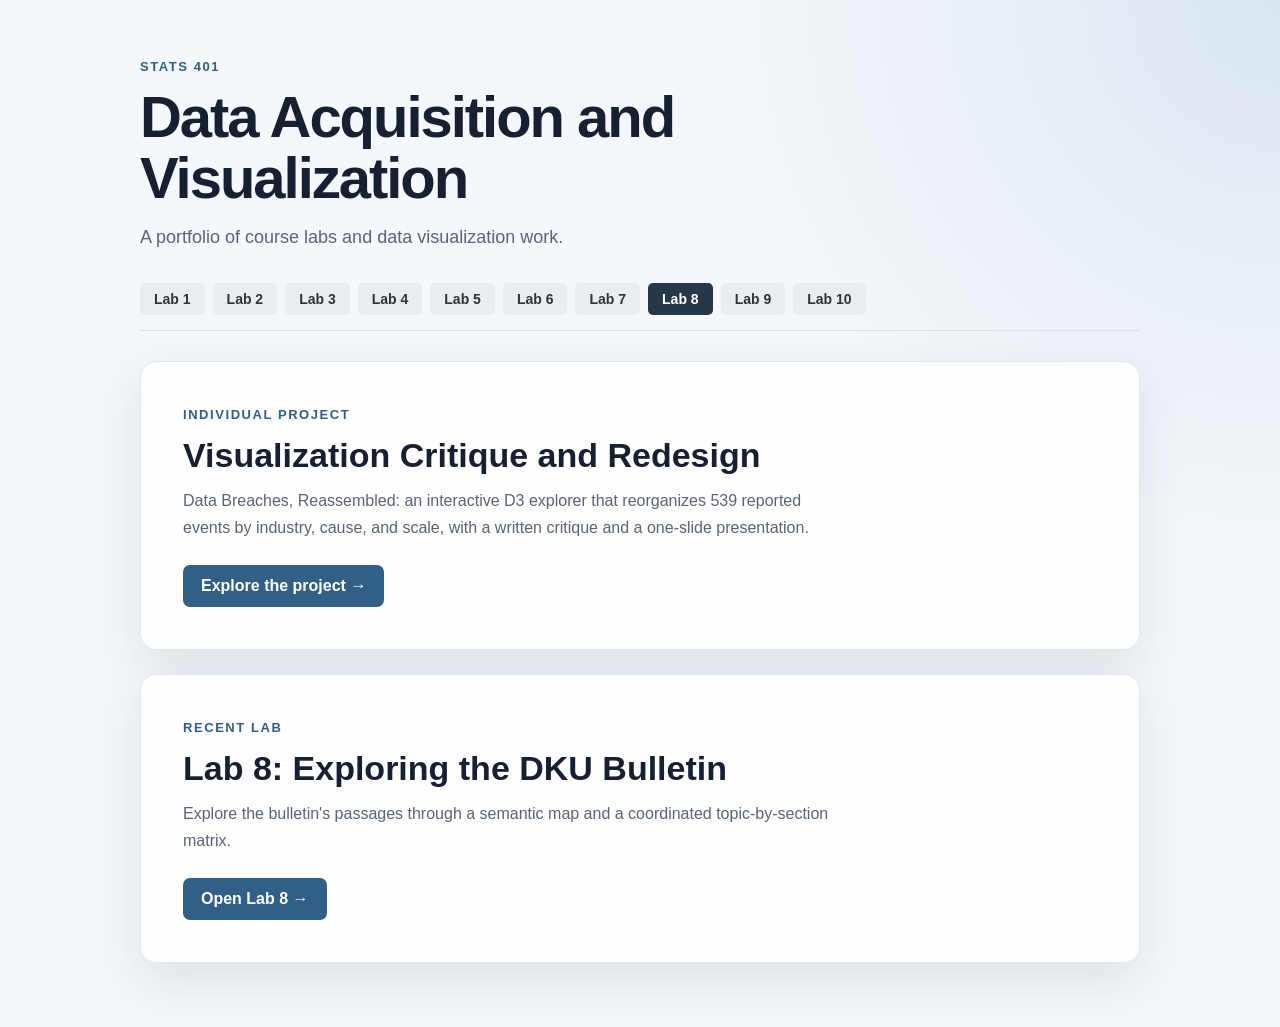
==== index.html @ 8e5f8c0d "Add data breach critique, interactive D3 redesign and presentation" ====
<!DOCTYPE html>
<html lang="en">
<head>
    <meta charset="UTF-8">
    <meta name="viewport" content="width=device-width, initial-scale=1.0">
    <title>STATS 401 Labs</title>
    <link rel="stylesheet" href="css/style.css">
</head>
<body>
    <main class="page-shell">
        <header class="site-header">
            <p class="eyebrow">STATS 401</p>
            <h1>Data Acquisition and Visualization</h1>
            <p class="intro">A portfolio of course labs and data visualization work.</p>
        </header>

        <nav class="lab-nav" aria-label="Course labs">
            <a href="lab1/index.html">Lab 1</a>
            <a href="lab2/index.html">Lab 2</a>
            <a href="lab3/index.html">Lab 3</a>
            <a href="lab4/index.html">Lab 4</a>
            <a href="lab5/index.html">Lab 5</a>
            <a href="lab6/index.html">Lab 6</a>
            <a href="lab7/index.html">Lab 7</a>
            <a class="active" href="lab8/index.html">Lab 8</a>
            <a href="lab9/index.html">Lab 9</a>
            <a href="lab10/index.html">Lab 10</a>
        </nav>

        <section class="home-card" style="margin-bottom: 24px" aria-labelledby="individual-project-title">
            <p class="card-label">Individual Project</p>
            <h2 id="individual-project-title">Visualization Critique and Redesign</h2>
            <p>Data Breaches, Reassembled: an interactive D3 explorer that reorganizes 539 reported events by industry, cause, and scale, with a written critique and a one-slide presentation.</p>
            <a class="primary-link" href="individual-project/index.html">Explore the project <span aria-hidden="true">→</span></a>
        </section>

        <section class="home-card">
            <p class="card-label">Recent lab</p>
            <h2>Lab 8: Exploring the DKU Bulletin</h2>
            <p>Explore the bulletin's passages through a semantic map and a coordinated topic-by-section matrix.</p>
            <a class="primary-link" href="lab8/index.html">Open Lab 8 <span aria-hidden="true">→</span></a>
        </section>
    </main>
</body>
</html>
---- css/style.css ----
:root {
    color: #172033;
    background: #f4f7fb;
    font-family: Arial, Helvetica, sans-serif;
    font-synthesis: none;
}

* {
    box-sizing: border-box;
}

body {
    min-width: 320px;
    margin: 0;
    background:
        radial-gradient(circle at top right, rgba(70, 130, 180, 0.14), transparent 34rem),
        #f4f7fb;
}

.page-shell {
    width: min(100% - 40px, 1000px);
    margin: 0 auto;
    padding: 56px 0 64px;
}

.site-header {
    max-width: 760px;
}

.eyebrow,
.card-label {
    margin: 0 0 10px;
    color: #315f85;
    font-size: 13px;
    font-weight: 700;
    letter-spacing: 0.12em;
    text-transform: uppercase;
}

h1,
h2,
p {
    margin-top: 0;
}

h1 {
    margin-bottom: 14px;
    font-size: clamp(34px, 6vw, 58px);
    line-height: 1.05;
    letter-spacing: -0.035em;
}

h2 {
    margin-bottom: 12px;
    font-size: clamp(24px, 4vw, 34px);
    line-height: 1.2;
}

p {
    line-height: 1.65;
}

.intro {
    color: #586477;
    font-size: 18px;
}

.lab-nav {
    display: flex;
    flex-wrap: wrap;
    gap: 8px;
    margin: 30px 0;
    padding-bottom: 15px;
    border-bottom: 1px solid #d9e0e8;
}

.lab-nav a {
    padding: 8px 14px;
    border-radius: 5px;
    color: #333;
    background: #e9edf2;
    font-size: 14px;
    font-weight: 700;
    text-decoration: none;
    transition: background-color 160ms ease, color 160ms ease, transform 160ms ease;
}

.lab-nav a:hover,
.lab-nav a:focus-visible,
.lab-nav a.active {
    color: white;
    background: #24384a;
}

.lab-nav a:hover {
    transform: translateY(-1px);
}

.lab-nav a:focus-visible,
.primary-link:focus-visible,
.back-link:focus-visible {
    outline: 3px solid rgba(49, 95, 133, 0.35);
    outline-offset: 3px;
}

.home-card,
.chart-card,
.placeholder-card {
    padding: clamp(24px, 5vw, 42px);
    border: 1px solid #e1e6ec;
    border-radius: 16px;
    background: rgba(255, 255, 255, 0.94);
    box-shadow: 0 18px 48px rgba(32, 50, 71, 0.1);
}

.home-card p:not(.card-label),
.placeholder-card p {
    max-width: 650px;
    color: #586477;
}

.primary-link {
    display: inline-block;
    margin-top: 8px;
    padding: 12px 18px;
    border-radius: 7px;
    color: #fff;
    background: #315f85;
    font-weight: 700;
    text-decoration: none;
}

.primary-link:hover {
    background: #244b6d;
}

.lab-heading {
    margin-bottom: 8px;
}

.lab-description {
    max-width: 680px;
    margin-bottom: 0;
    color: #586477;
}

#chart {
    width: 100%;
    min-height: 430px;
    margin-top: 28px;
    overflow-x: auto;
}

#chart svg {
    display: block;
    width: 100%;
    min-width: 680px;
    height: auto;
}

.chart-baseline {
    stroke: #aeb8c4;
    stroke-width: 1;
}

.bar {
    fill: steelblue;
}

.bar:hover {
    fill: #315f85;
}

.score-label {
    fill: #24384a;
    font-size: 14px;
    font-weight: 700;
    text-anchor: middle;
}

.name-label {
    fill: #586477;
    font-size: 13px;
    text-anchor: middle;
}

.error-message {
    padding: 16px;
    border-left: 4px solid #a43737;
    color: #7d2929;
    background: #fff0f0;
}

.back-link {
    display: inline-block;
    margin-top: 24px;
    color: #315f85;
    font-weight: 700;
    text-decoration: none;
}

.back-link:hover {
    text-decoration: underline;
}

.lab2-page {
    width: min(100% - 40px, 1180px);
}

.visualization-card,
.design-card {
    margin-top: 28px;
    padding: clamp(22px, 4vw, 38px);
    border: 1px solid #e1e6ec;
    border-radius: 18px;
    background: rgba(255, 255, 255, 0.96);
    box-shadow: 0 18px 48px rgba(32, 50, 71, 0.1);
}

.visualization-heading {
    display: grid;
    grid-template-columns: minmax(260px, 1fr) minmax(280px, 0.8fr);
    gap: 36px;
    align-items: end;
}

.visualization-heading h2 {
    margin-bottom: 0;
}

.visualization-heading > p {
    margin-bottom: 2px;
    color: #647083;
    font-size: 15px;
}

.chart-frame {
    width: 100%;
    margin-top: 28px;
    overflow-x: auto;
    border: 1px solid #e7ebf0;
    border-radius: 14px;
    background: #f9fbfd;
}

.chart-frame svg {
    display: block;
    width: 100%;
    min-width: 760px;
    height: auto;
}

.region-panel {
    fill: #ffffff;
    stroke: #dfe5ec;
    stroke-width: 1.5;
}

.region-label {
    font-size: 17px;
    font-weight: 700;
    letter-spacing: 0.08em;
    text-transform: uppercase;
}

.city-bubble,
.city-point {
    cursor: pointer;
    outline: none;
}

.bubble-shadow {
    fill: rgba(35, 54, 74, 0.12);
}

.bubble-mark {
    transition: filter 160ms ease, opacity 160ms ease;
}

.city-bubble:hover .bubble-mark,
.city-bubble:focus .bubble-mark {
    filter: brightness(1.06) saturate(1.15);
}

.bubble-city-name,
.bubble-population {
    fill: #172033;
    text-anchor: middle;
    pointer-events: none;
}

.bubble-city-name {
    font-size: 12px;
    font-weight: 700;
}

.bubble-population {
    fill: #3e4c5d;
    font-size: 10px;
}

.legend-title {
    fill: #273649;
    font-size: 13px;
    font-weight: 700;
}

.legend-value {
    fill: #5b6878;
    font-size: 12px;
}

.grid-lines line {
    stroke: #dfe5ec;
    stroke-dasharray: 3 5;
}

.grid-lines path {
    display: none;
}

.chart-axis path,
.chart-axis line {
    stroke: #9eabb9;
}

.chart-axis text {
    fill: #536173;
    font-size: 12px;
}

.axis-title {
    fill: #273649;
    font-size: 14px;
    font-weight: 700;
    text-anchor: middle;
}

.city-point circle {
    stroke: #ffffff;
    stroke-width: 2;
    opacity: 0.88;
    transition: opacity 160ms ease, stroke-width 160ms ease;
}

.city-point:hover circle,
.city-point:focus circle {
    opacity: 1;
    stroke: #172033;
    stroke-width: 3;
}

.point-label {
    fill: #3d4a5a;
    font-size: 11px;
    font-weight: 700;
    pointer-events: none;
}

.design-card p:last-child {
    max-width: 880px;
    margin-bottom: 0;
    color: #4e5c6e;
    font-size: 16px;
}

.dataset-summary {
    display: grid;
    grid-template-columns: repeat(3, 1fr);
    gap: 12px;
    margin-top: 28px;
}

.dataset-summary div {
    display: grid;
    gap: 5px;
    padding: 18px;
    border: 1px solid #e1e6ec;
    border-radius: 12px;
    background: #f9fbfd;
}

.dataset-summary strong {
    color: #24384a;
    font-size: 26px;
}

.dataset-summary span,
.table-controls label,
.table-status,
.table-pagination {
    color: #586477;
    font-size: 13px;
}

.table-controls {
    display: grid;
    grid-template-columns: auto minmax(220px, 1fr) auto 170px;
    gap: 10px;
    align-items: center;
    margin-top: 26px;
}

.table-controls label {
    font-weight: 700;
}

.table-controls input,
.table-controls select {
    min-width: 0;
    padding: 10px 12px;
    border: 1px solid #cbd4de;
    border-radius: 7px;
    color: #172033;
    background: #fff;
    font: inherit;
}

.table-controls input:focus,
.table-controls select:focus {
    outline: 3px solid rgba(49, 95, 133, 0.2);
    border-color: #315f85;
}

.table-status {
    margin: 18px 0 0;
}

.table-frame {
    max-height: 680px;
    overflow: auto;
}

#lpl-table {
    width: 100%;
    border-collapse: collapse;
    white-space: nowrap;
    font-size: 13px;
}

#lpl-table th {
    position: sticky;
    top: 0;
    z-index: 2;
    padding: 0;
    background: #24384a;
}

#lpl-table th button {
    width: 100%;
    min-height: 44px;
    padding: 10px 12px;
    border: 0;
    color: #fff;
    background: transparent;
    font: inherit;
    font-weight: 700;
    text-align: left;
    cursor: pointer;
}

#lpl-table th button:hover,
#lpl-table th button:focus-visible {
    background: #315f85;
    outline: none;
}

#lpl-table td {
    padding: 10px 12px;
    border-right: 1px solid #e7ebf0;
    border-bottom: 1px solid #e7ebf0;
}

#lpl-table .numeric-cell {
    font-variant-numeric: tabular-nums;
    text-align: right;
}

#lpl-table tbody tr:nth-child(even) {
    background: #f5f8fb;
}

#lpl-table tbody tr:hover {
    background: #eaf1f7;
}

#lpl-table tr.win-row td:first-child {
    box-shadow: inset 4px 0 #315f85;
}

#lpl-table tr.loss-row td:first-child {
    box-shadow: inset 4px 0 #aeb8c4;
}

.table-pagination {
    display: grid;
    grid-template-columns: 1fr auto 1fr;
    gap: 16px;
    align-items: center;
    margin-top: 16px;
}

.table-pagination button {
    justify-self: start;
    padding: 9px 13px;
    border: 0;
    border-radius: 6px;
    color: #fff;
    background: #315f85;
    font-weight: 700;
    cursor: pointer;
}

.table-pagination button:last-child {
    justify-self: end;
}

.table-pagination button:hover:not(:disabled) {
    background: #244b6d;
}

.table-pagination button:disabled {
    opacity: 0.4;
    cursor: not-allowed;
}

.tooltip {
    position: absolute;
    z-index: 20;
    display: grid;
    gap: 3px;
    min-width: 190px;
    padding: 12px 14px;
    border: 1px solid rgba(23, 32, 51, 0.15);
    border-radius: 9px;
    color: #354255;
    background: rgba(255, 255, 255, 0.98);
    box-shadow: 0 12px 30px rgba(23, 32, 51, 0.18);
    font-size: 13px;
    line-height: 1.45;
    pointer-events: none;
    opacity: 0;
    transform: translateY(5px);
    transition: opacity 120ms ease, transform 120ms ease;
}

.tooltip strong {
    margin-bottom: 3px;
    color: #172033;
    font-size: 15px;
}

.tooltip.visible {
    opacity: 1;
    transform: translateY(0);
}

/* Lab 4: FPL sentiment analysis */
.lab4-page .visualization-card,
.lab4-page .design-card {
    overflow: hidden;
}

.lab4-controls,
.term-controls {
    display: flex;
    flex-wrap: wrap;
    gap: 18px 28px;
    align-items: flex-end;
    justify-content: space-between;
    margin-top: 28px;
}

.lab4-controls > div,
.term-controls {
    align-items: flex-start;
}

.control-label {
    display: block;
    margin-bottom: 8px;
    color: #586477;
    font-size: 13px;
    font-weight: 700;
}

.segmented-control {
    display: inline-flex;
    flex-wrap: wrap;
    gap: 5px;
    padding: 4px;
    border: 1px solid #d8e0e8;
    border-radius: 9px;
    background: #eef3f7;
}

.segmented-control button {
    padding: 8px 13px;
    border: 0;
    border-radius: 6px;
    color: #4f5d6e;
    background: transparent;
    font: inherit;
    font-size: 13px;
    font-weight: 700;
    cursor: pointer;
}

.segmented-control button:hover,
.segmented-control button:focus-visible {
    color: #24384a;
    background: #ffffff;
    outline: none;
}

.segmented-control button:focus-visible {
    box-shadow: 0 0 0 3px rgba(49, 95, 133, 0.22);
}

.segmented-control button.active {
    color: #ffffff;
    background: #24384a;
    box-shadow: 0 2px 8px rgba(36, 56, 74, 0.2);
}

.chart-status {
    margin: 0 0 7px;
    color: #586477;
    font-size: 13px;
    font-weight: 700;
}

.lab4-chart-frame {
    position: relative;
    min-height: 360px;
    background:
        linear-gradient(rgba(255, 255, 255, 0.72), rgba(255, 255, 255, 0.72)),
        #f9fbfd;
}

.sentiment-layer rect {
    cursor: pointer;
    opacity: 0.92;
    outline: none;
    transition: opacity 140ms ease, filter 140ms ease;
}

.sentiment-layer rect.highlighted,
.sentiment-layer rect:focus {
    opacity: 1;
    filter: brightness(1.08) saturate(1.1);
    stroke: #172033;
    stroke-width: 2;
}

.segment-label {
    font-size: 14px;
    font-weight: 700;
    text-anchor: middle;
    pointer-events: none;
}

.engagement-axis text,
.term-axis text {
    fill: #24384a;
    font-size: 14px;
    font-weight: 700;
}

.sentiment-legend {
    display: flex;
    flex-wrap: wrap;
    gap: 14px 24px;
    align-items: center;
    margin-top: 18px;
    color: #536173;
    font-size: 13px;
    font-weight: 700;
}

.sentiment-legend span {
    display: inline-flex;
    gap: 8px;
    align-items: center;
}

.legend-swatch {
    width: 12px;
    height: 12px;
    border-radius: 3px;
}

.legend-swatch.negative {
    background: #a65a5a;
}

.legend-swatch.neutral {
    background: #9aa8b6;
}

.legend-swatch.positive {
    background: #315f85;
}

.chart-note,
.repro-note {
    margin: 12px 0 0;
    color: #687486;
    font-size: 13px;
}

.term-controls {
    justify-content: flex-start;
}

.term-bar {
    opacity: 0.9;
}

.term-value {
    fill: #536173;
    font-size: 12px;
    font-weight: 700;
}

.analysis-card {
    border-left: 5px solid #315f85;
}

.analysis-card p:last-child {
    max-width: 970px;
}

.method-grid {
    display: grid;
    grid-template-columns: repeat(3, 1fr);
    gap: 16px;
}

.method-grid article {
    padding: 19px;
    border: 1px solid #e1e6ec;
    border-radius: 12px;
    background: #f9fbfd;
}

.method-grid h3 {
    margin: 0 0 9px;
    color: #24384a;
    font-size: 16px;
}

.method-grid p {
    margin: 0;
    color: #586477;
    font-size: 14px;
}

.method-grid a,
.design-card a {
    color: #315f85;
}

.repro-note code {
    padding: 2px 5px;
    border-radius: 4px;
    color: #24384a;
    background: #edf2f6;
}

@media (max-width: 600px) {
    .page-shell {
        width: min(100% - 24px, 1000px);
        padding-top: 32px;
    }

    .lab-nav {
        gap: 6px;
    }

    .lab-nav a {
        padding: 8px 11px;
    }

    .lab2-page {
        width: min(100% - 24px, 1180px);
    }

    .visualization-heading {
        grid-template-columns: 1fr;
        gap: 8px;
    }

    .dataset-summary {
        grid-template-columns: 1fr;
    }

    .table-controls {
        grid-template-columns: 1fr;
    }

    .method-grid {
        grid-template-columns: 1fr;
    }

    .lab4-controls {
        align-items: flex-start;
        flex-direction: column;
    }
}
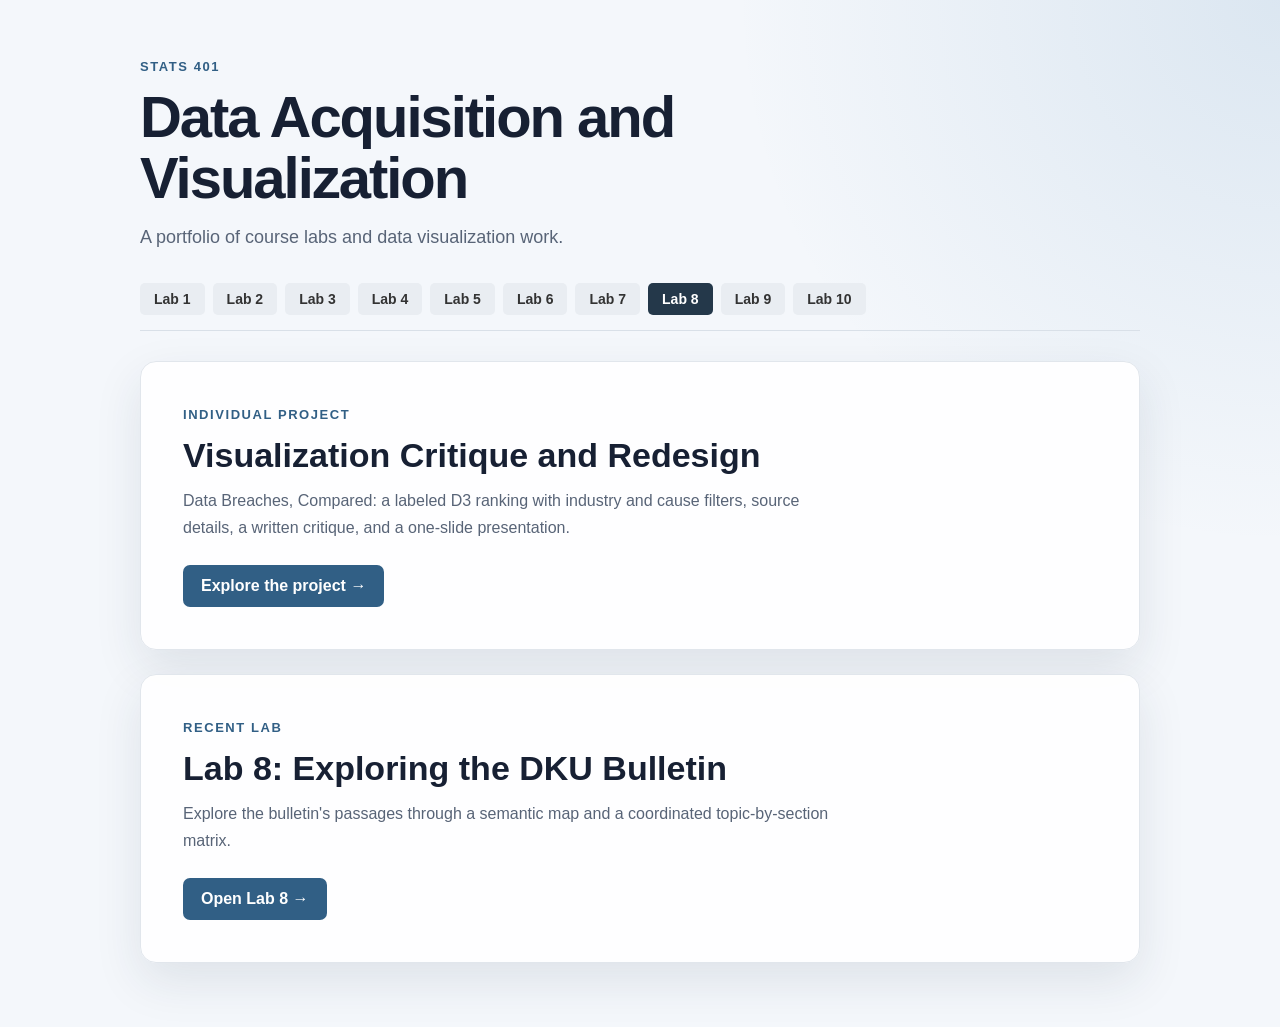
==== commit 14d252e4: "Replace unlabeled breach clusters with clear labeled rankings" ====
--- a/index.html
+++ b/index.html
@@ -30,7 +30,7 @@
         <section class="home-card" style="margin-bottom: 24px" aria-labelledby="individual-project-title">
             <p class="card-label">Individual Project</p>
             <h2 id="individual-project-title">Visualization Critique and Redesign</h2>
-            <p>Data Breaches, Reassembled: an interactive D3 explorer that reorganizes 539 reported events by industry, cause, and scale, with a written critique and a one-slide presentation.</p>
+            <p>Data Breaches, Compared: a labeled D3 ranking with industry and cause filters, source details, a written critique, and a one-slide presentation.</p>
             <a class="primary-link" href="individual-project/index.html">Explore the project <span aria-hidden="true">→</span></a>
         </section>
 
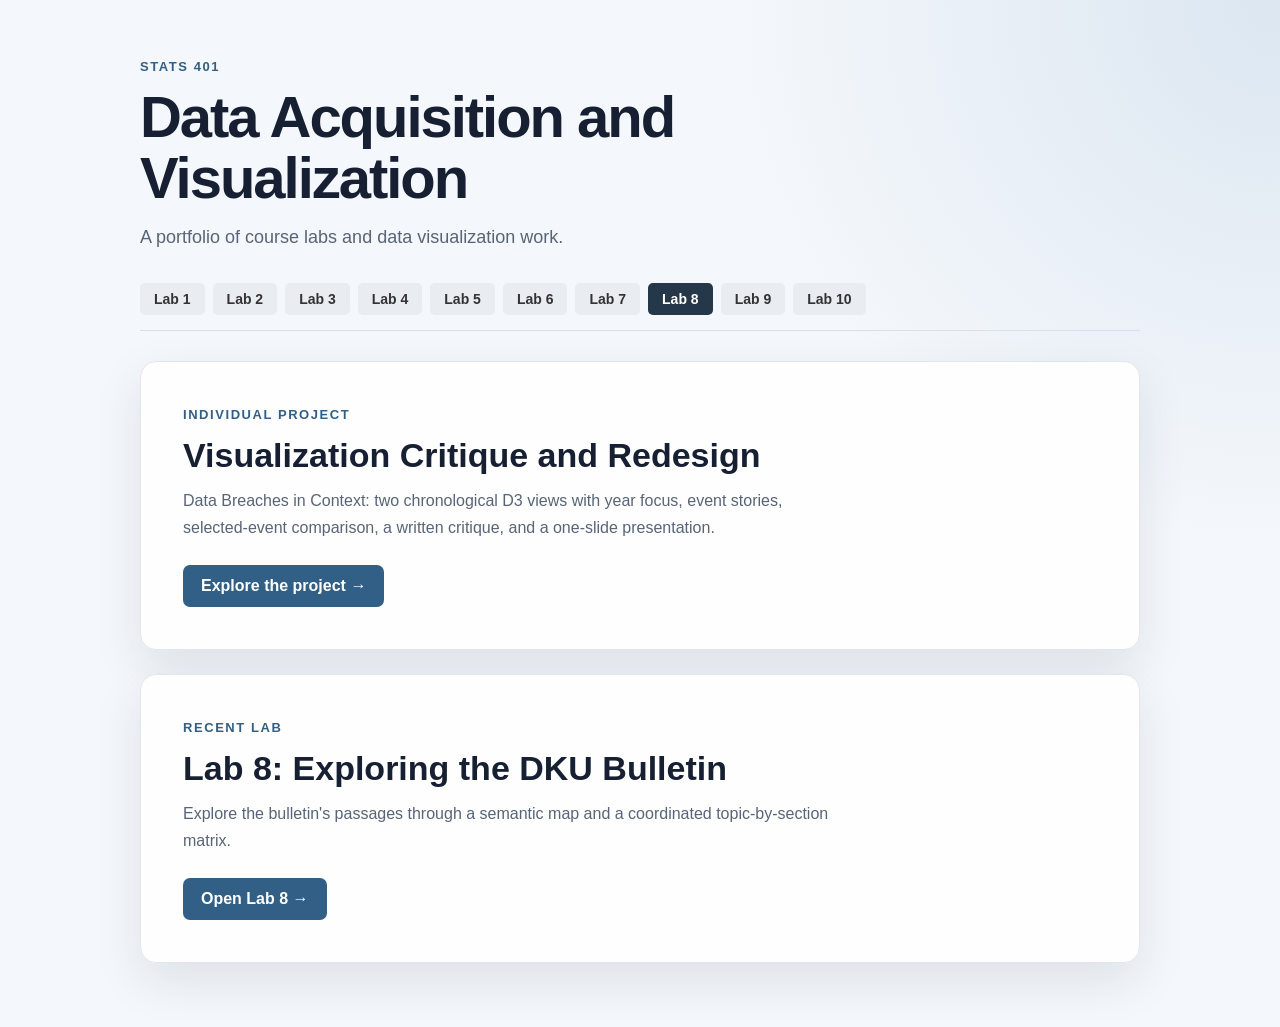
==== commit ee6c0700: "Preserve breach chronology with two linked D3 redesigns" ====
--- a/index.html
+++ b/index.html
@@ -30,7 +30,7 @@
         <section class="home-card" style="margin-bottom: 24px" aria-labelledby="individual-project-title">
             <p class="card-label">Individual Project</p>
             <h2 id="individual-project-title">Visualization Critique and Redesign</h2>
-            <p>Data Breaches, Compared: a labeled D3 ranking with industry and cause filters, source details, a written critique, and a one-slide presentation.</p>
+            <p>Data Breaches in Context: two chronological D3 views with year focus, event stories, selected-event comparison, a written critique, and a one-slide presentation.</p>
             <a class="primary-link" href="individual-project/index.html">Explore the project <span aria-hidden="true">→</span></a>
         </section>
 
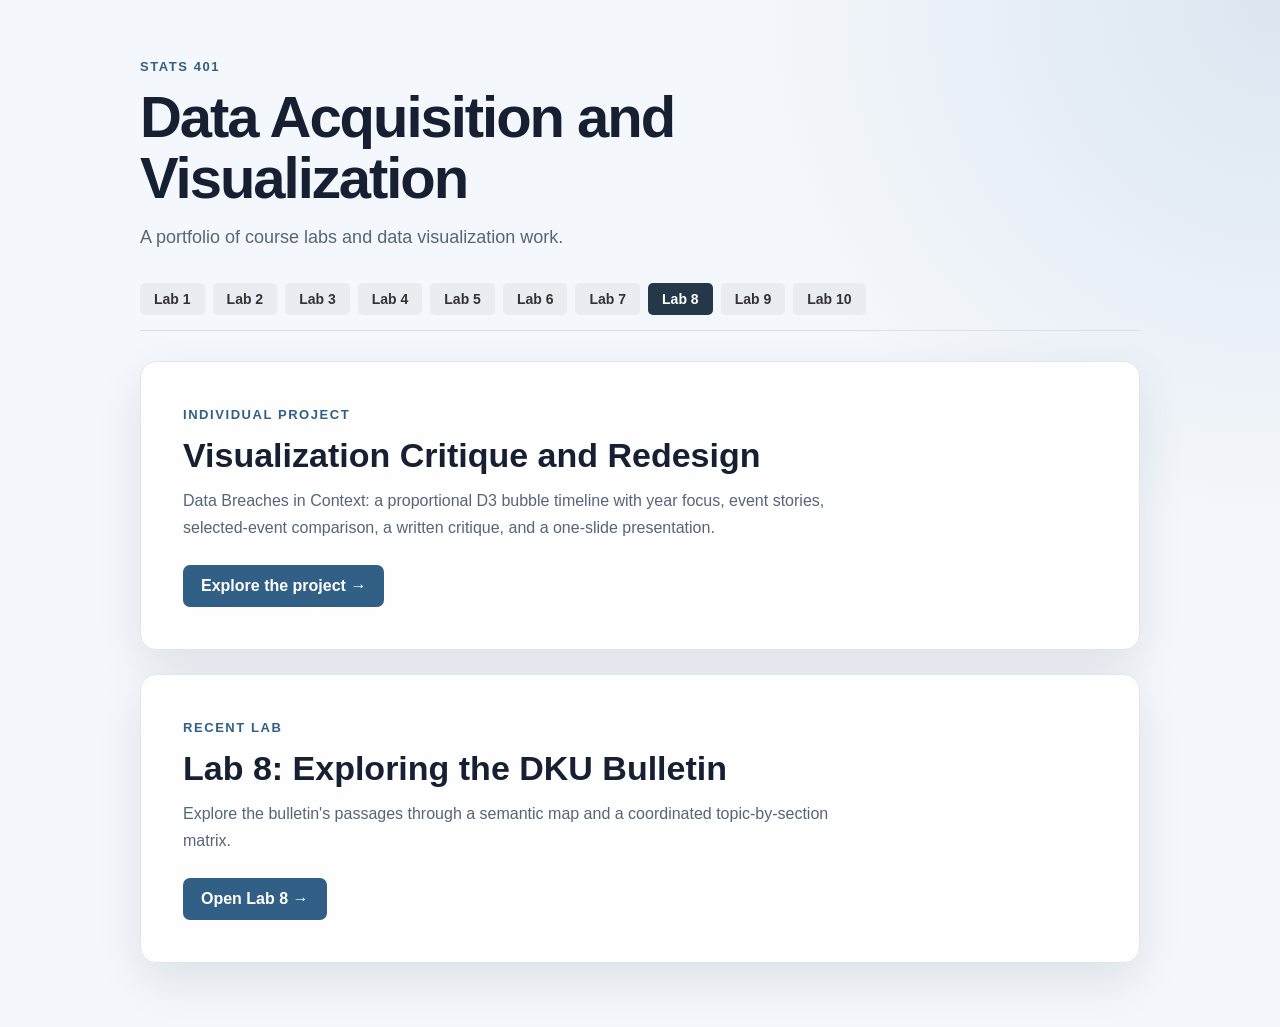
==== commit 1db85209: "Keep bubble timeline as the final project design" ====
--- a/index.html
+++ b/index.html
@@ -30,7 +30,7 @@
         <section class="home-card" style="margin-bottom: 24px" aria-labelledby="individual-project-title">
             <p class="card-label">Individual Project</p>
             <h2 id="individual-project-title">Visualization Critique and Redesign</h2>
-            <p>Data Breaches in Context: two chronological D3 views with year focus, event stories, selected-event comparison, a written critique, and a one-slide presentation.</p>
+            <p>Data Breaches in Context: a proportional D3 bubble timeline with year focus, event stories, selected-event comparison, a written critique, and a one-slide presentation.</p>
             <a class="primary-link" href="individual-project/index.html">Explore the project <span aria-hidden="true">→</span></a>
         </section>
 
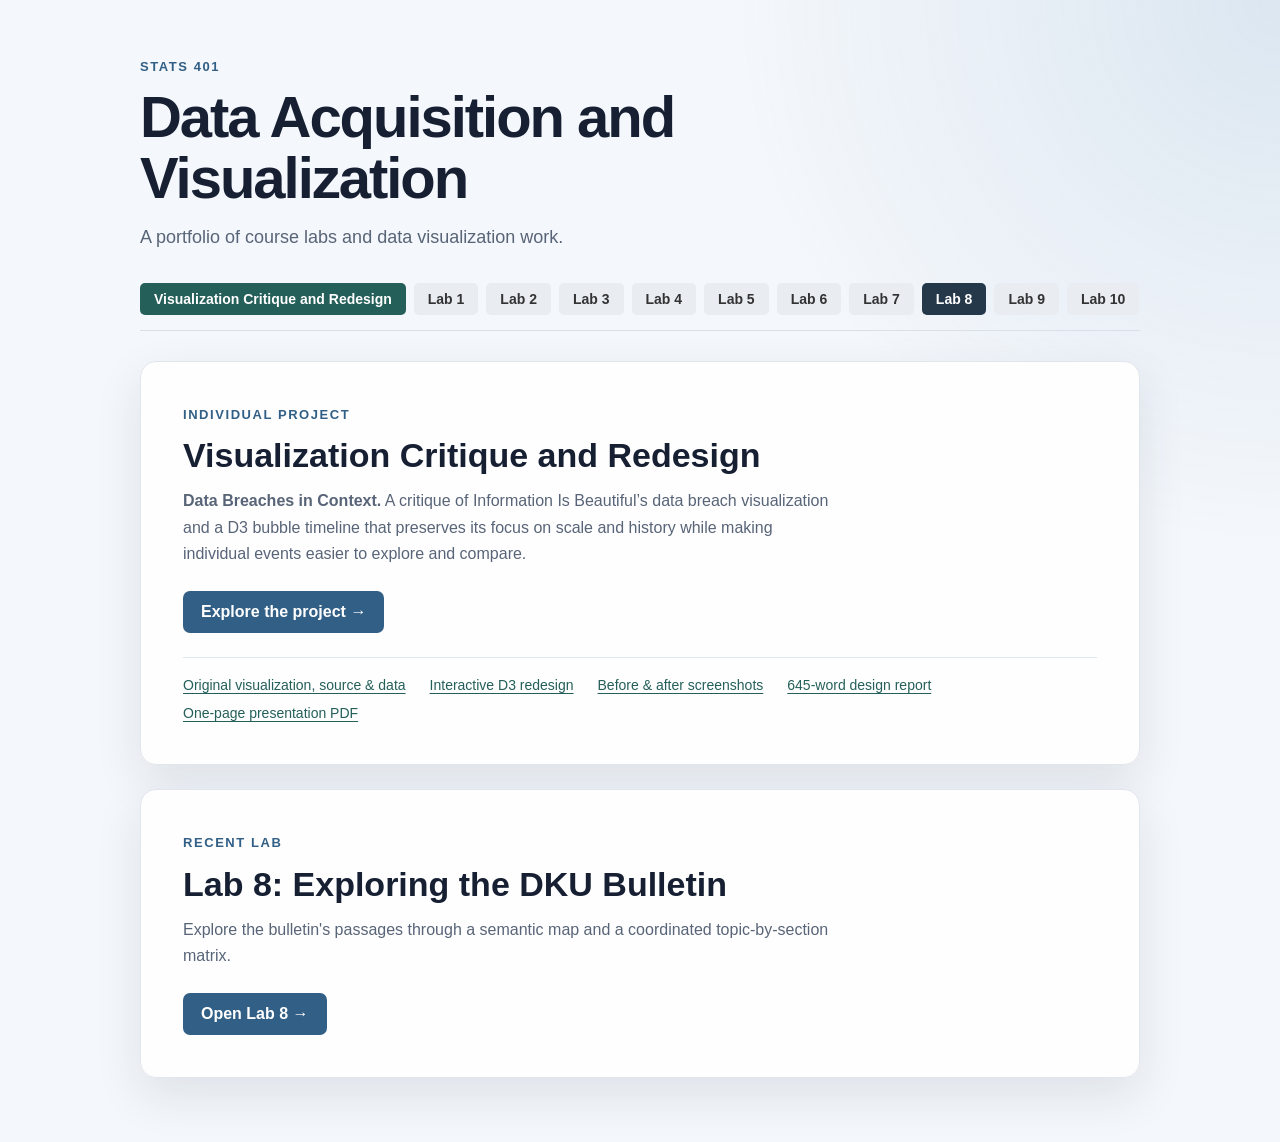
==== commit 31ba1817: "Clarify project navigation and revise the design report" ====
--- a/index.html
+++ b/index.html
@@ -4,7 +4,7 @@
     <meta charset="UTF-8">
     <meta name="viewport" content="width=device-width, initial-scale=1.0">
     <title>STATS 401 Labs</title>
-    <link rel="stylesheet" href="css/style.css">
+    <link rel="stylesheet" href="css/style.css?v=20260927-project">
 </head>
 <body>
     <main class="page-shell">
@@ -14,7 +14,8 @@
             <p class="intro">A portfolio of course labs and data visualization work.</p>
         </header>
 
-        <nav class="lab-nav" aria-label="Course labs">
+        <nav class="lab-nav" aria-label="Course work">
+            <a class="project-nav-link" href="#visualization-critique-and-redesign">Visualization Critique and Redesign</a>
             <a href="lab1/index.html">Lab 1</a>
             <a href="lab2/index.html">Lab 2</a>
             <a href="lab3/index.html">Lab 3</a>
@@ -27,11 +28,18 @@
             <a href="lab10/index.html">Lab 10</a>
         </nav>
 
-        <section class="home-card" style="margin-bottom: 24px" aria-labelledby="individual-project-title">
+        <section id="visualization-critique-and-redesign" class="home-card project-section" aria-labelledby="individual-project-title">
             <p class="card-label">Individual Project</p>
             <h2 id="individual-project-title">Visualization Critique and Redesign</h2>
-            <p>Data Breaches in Context: a proportional D3 bubble timeline with year focus, event stories, selected-event comparison, a written critique, and a one-slide presentation.</p>
-            <a class="primary-link" href="individual-project/index.html">Explore the project <span aria-hidden="true">→</span></a>
+            <p><strong>Data Breaches in Context.</strong> A critique of Information Is Beautiful’s data breach visualization and a D3 bubble timeline that preserves its focus on scale and history while making individual events easier to explore and compare.</p>
+            <a class="primary-link" href="individual-project/">Explore the project <span aria-hidden="true">→</span></a>
+            <ul class="project-links" aria-label="Individual project materials">
+                <li><a href="individual-project/#project-overview">Original visualization, source &amp; data</a></li>
+                <li><a href="individual-project/#explorer">Interactive D3 redesign</a></li>
+                <li><a href="individual-project/#before-after">Before &amp; after screenshots</a></li>
+                <li><a href="individual-project/#critique">645-word design report</a></li>
+                <li><a href="individual-project/assets/Teresa_Tu.pdf">One-page presentation PDF</a></li>
+            </ul>
         </section>
 
         <section class="home-card">
--- a/css/style.css
+++ b/css/style.css
@@ -808,3 +808,9 @@
         flex-direction: column;
     }
 }
+
+/* Individual project entry on the course homepage. */
+.lab-nav .project-nav-link { color: #fff; background: #245f59; }
+.project-section { margin-bottom: 24px; scroll-margin-top: 24px; }
+.project-links { display: flex; flex-wrap: wrap; gap: 10px 24px; list-style: none; margin: 24px 0 0; padding: 18px 0 0; border-top: 1px solid #e1e6ec; }
+.project-links a { color: #245f59; font-size: 14px; text-underline-offset: 3px; }
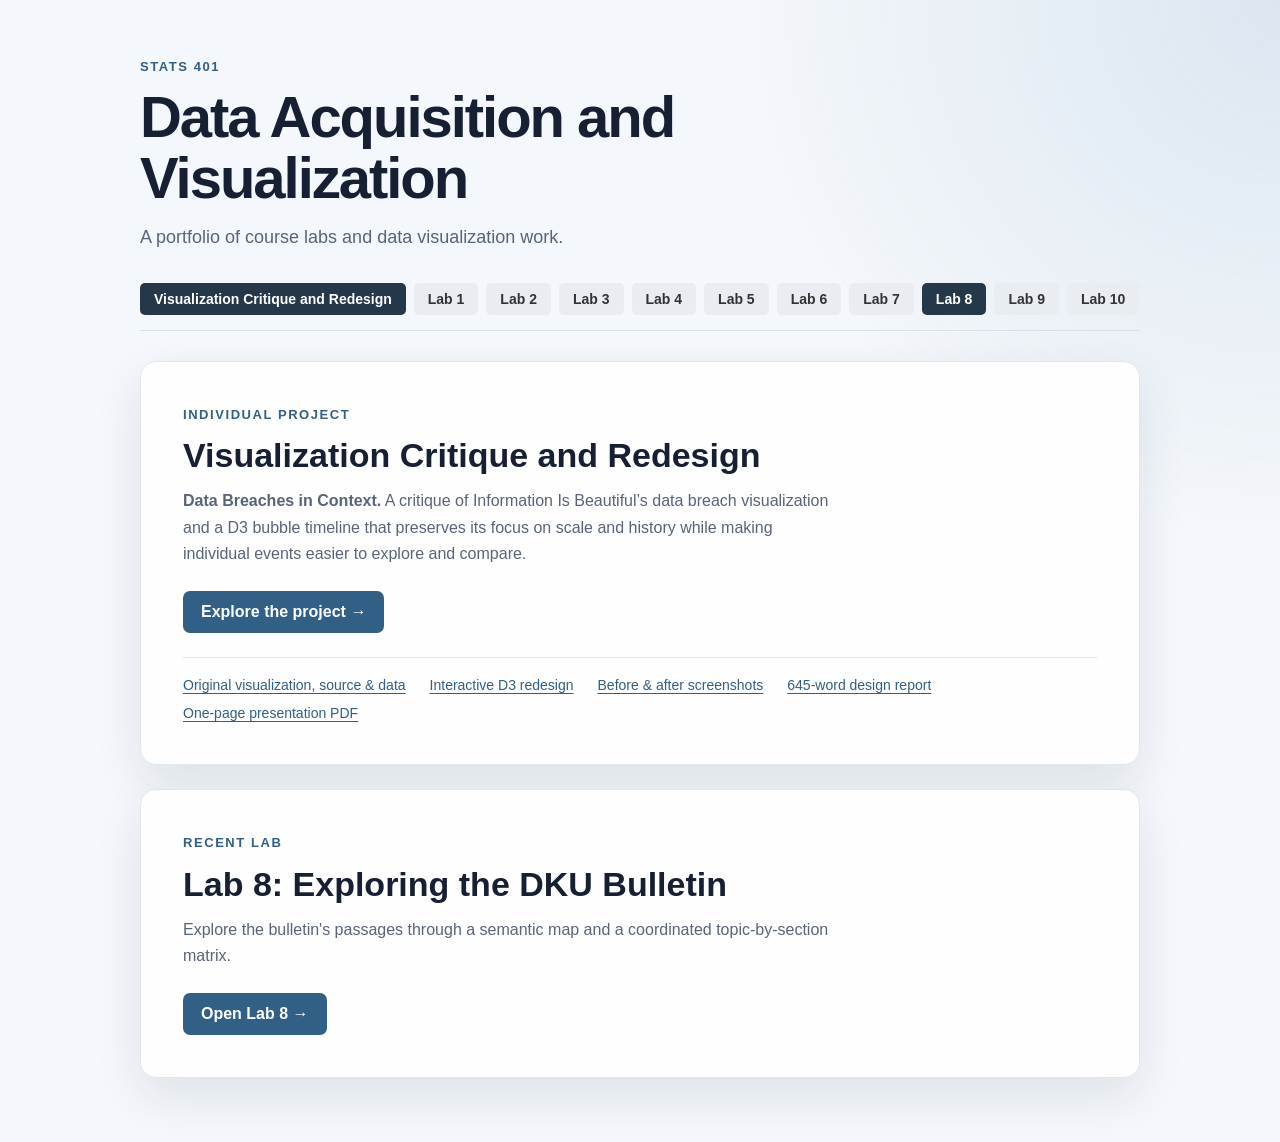
==== commit 9233b1d9: "Match the individual project to the course website style" ====
--- a/index.html
+++ b/index.html
@@ -4,7 +4,7 @@
     <meta charset="UTF-8">
     <meta name="viewport" content="width=device-width, initial-scale=1.0">
     <title>STATS 401 Labs</title>
-    <link rel="stylesheet" href="css/style.css?v=20260927-project">
+    <link rel="stylesheet" href="css/style.css?v=20260927-course">
 </head>
 <body>
     <main class="page-shell">
--- a/css/style.css
+++ b/css/style.css
@@ -810,7 +810,7 @@
 }
 
 /* Individual project entry on the course homepage. */
-.lab-nav .project-nav-link { color: #fff; background: #245f59; }
+.lab-nav .project-nav-link { color: #fff; background: #24384a; }
 .project-section { margin-bottom: 24px; scroll-margin-top: 24px; }
 .project-links { display: flex; flex-wrap: wrap; gap: 10px 24px; list-style: none; margin: 24px 0 0; padding: 18px 0 0; border-top: 1px solid #e1e6ec; }
-.project-links a { color: #245f59; font-size: 14px; text-underline-offset: 3px; }
+.project-links a { color: #315f85; font-size: 14px; text-underline-offset: 3px; }
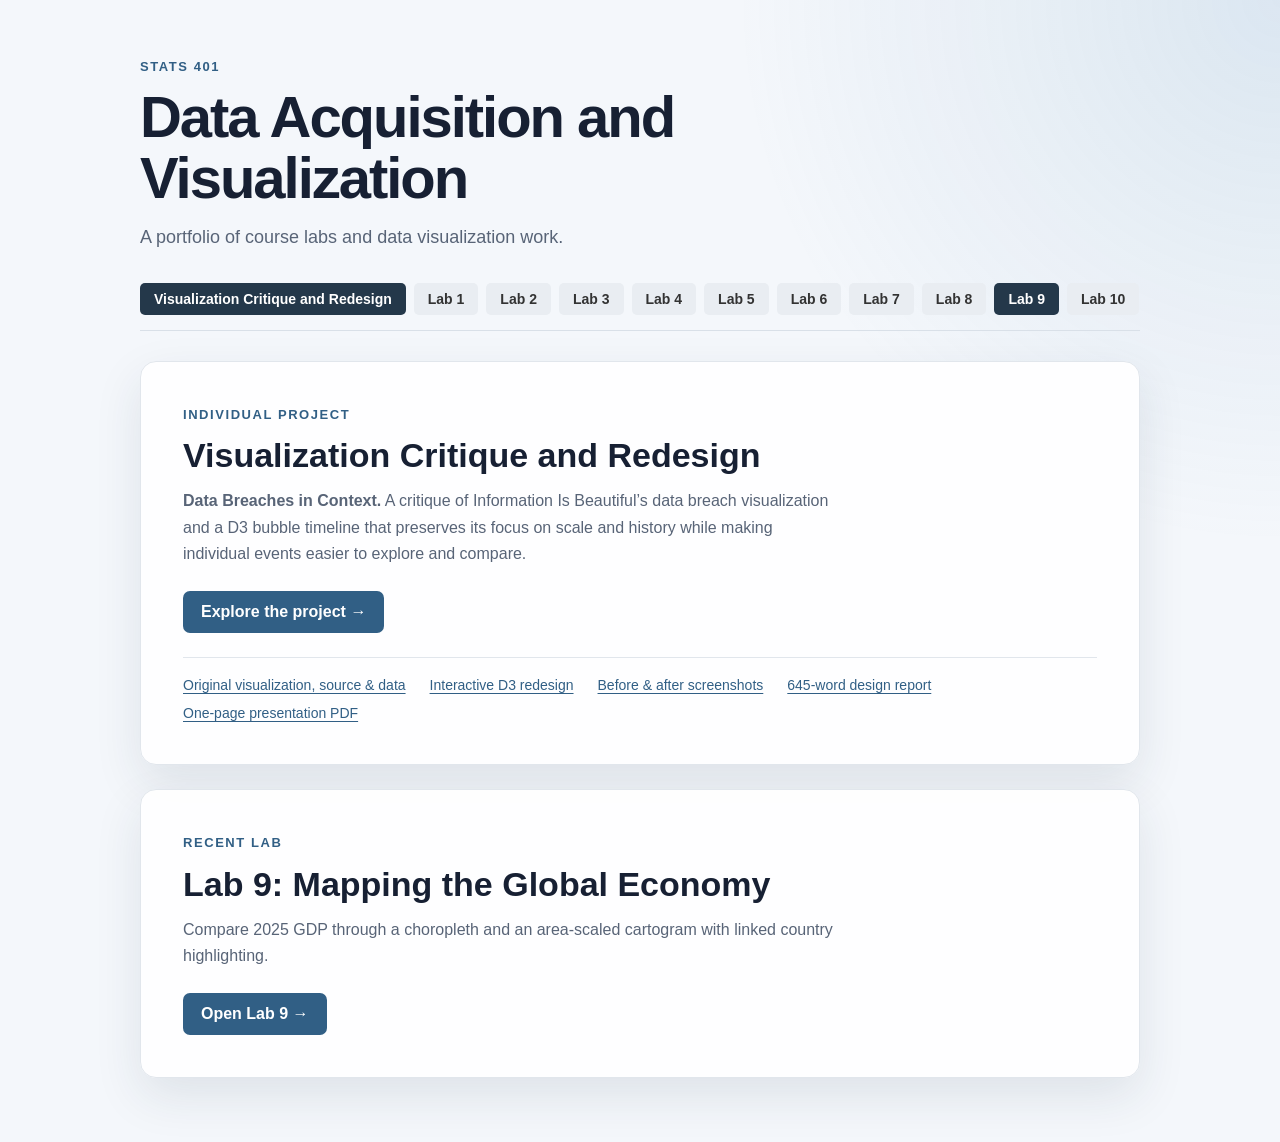
==== commit 9452bd82: "Complete Lab 9 linked GDP choropleth and cartogram" ====
--- a/index.html
+++ b/index.html
@@ -23,8 +23,8 @@
             <a href="lab5/index.html">Lab 5</a>
             <a href="lab6/index.html">Lab 6</a>
             <a href="lab7/index.html">Lab 7</a>
-            <a class="active" href="lab8/index.html">Lab 8</a>
-            <a href="lab9/index.html">Lab 9</a>
+            <a href="lab8/index.html">Lab 8</a>
+            <a class="active" href="lab9/index.html">Lab 9</a>
             <a href="lab10/index.html">Lab 10</a>
         </nav>
 
@@ -44,9 +44,9 @@
 
         <section class="home-card">
             <p class="card-label">Recent lab</p>
-            <h2>Lab 8: Exploring the DKU Bulletin</h2>
-            <p>Explore the bulletin's passages through a semantic map and a coordinated topic-by-section matrix.</p>
-            <a class="primary-link" href="lab8/index.html">Open Lab 8 <span aria-hidden="true">→</span></a>
+            <h2>Lab 9: Mapping the Global Economy</h2>
+            <p>Compare 2025 GDP through a choropleth and an area-scaled cartogram with linked country highlighting.</p>
+            <a class="primary-link" href="lab9/index.html">Open Lab 9 <span aria-hidden="true">→</span></a>
         </section>
     </main>
 </body>
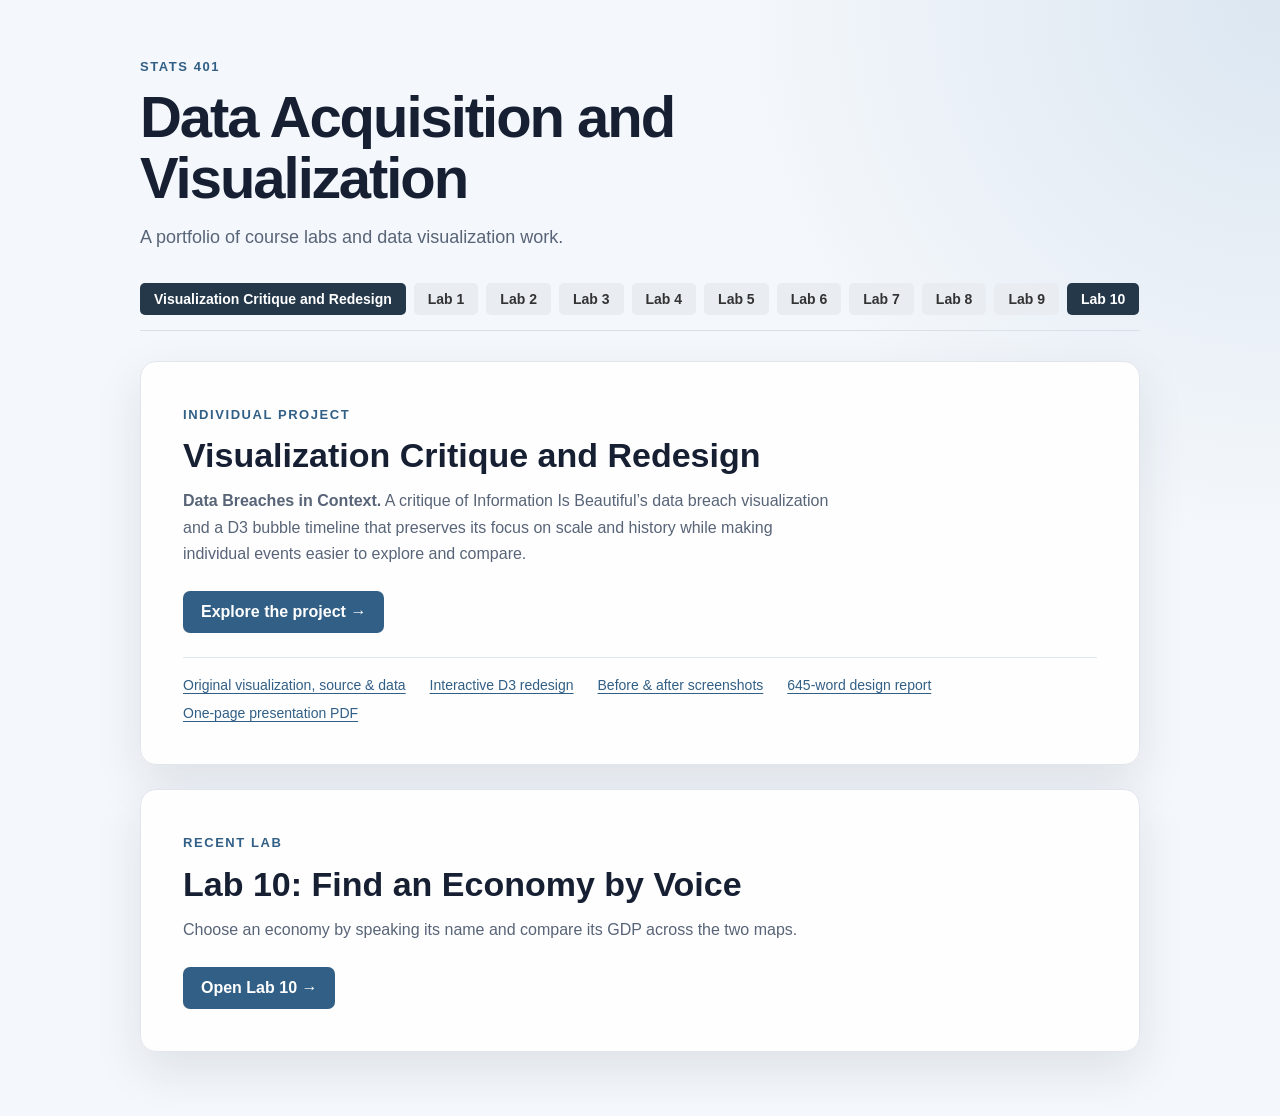
==== commit c95e2511: "Complete Lab 10 voice interaction for GDP maps" ====
--- a/index.html
+++ b/index.html
@@ -24,8 +24,8 @@
             <a href="lab6/index.html">Lab 6</a>
             <a href="lab7/index.html">Lab 7</a>
             <a href="lab8/index.html">Lab 8</a>
-            <a class="active" href="lab9/index.html">Lab 9</a>
-            <a href="lab10/index.html">Lab 10</a>
+            <a href="lab9/index.html">Lab 9</a>
+            <a class="active" href="lab10/index.html">Lab 10</a>
         </nav>
 
         <section id="visualization-critique-and-redesign" class="home-card project-section" aria-labelledby="individual-project-title">
@@ -44,9 +44,9 @@
 
         <section class="home-card">
             <p class="card-label">Recent lab</p>
-            <h2>Lab 9: Mapping the Global Economy</h2>
-            <p>Compare 2025 GDP through a choropleth and an area-scaled cartogram with linked country highlighting.</p>
-            <a class="primary-link" href="lab9/index.html">Open Lab 9 <span aria-hidden="true">→</span></a>
+            <h2>Lab 10: Find an Economy by Voice</h2>
+            <p>Choose an economy by speaking its name and compare its GDP across the two maps.</p>
+            <a class="primary-link" href="lab10/index.html">Open Lab 10 <span aria-hidden="true">→</span></a>
         </section>
     </main>
 </body>
